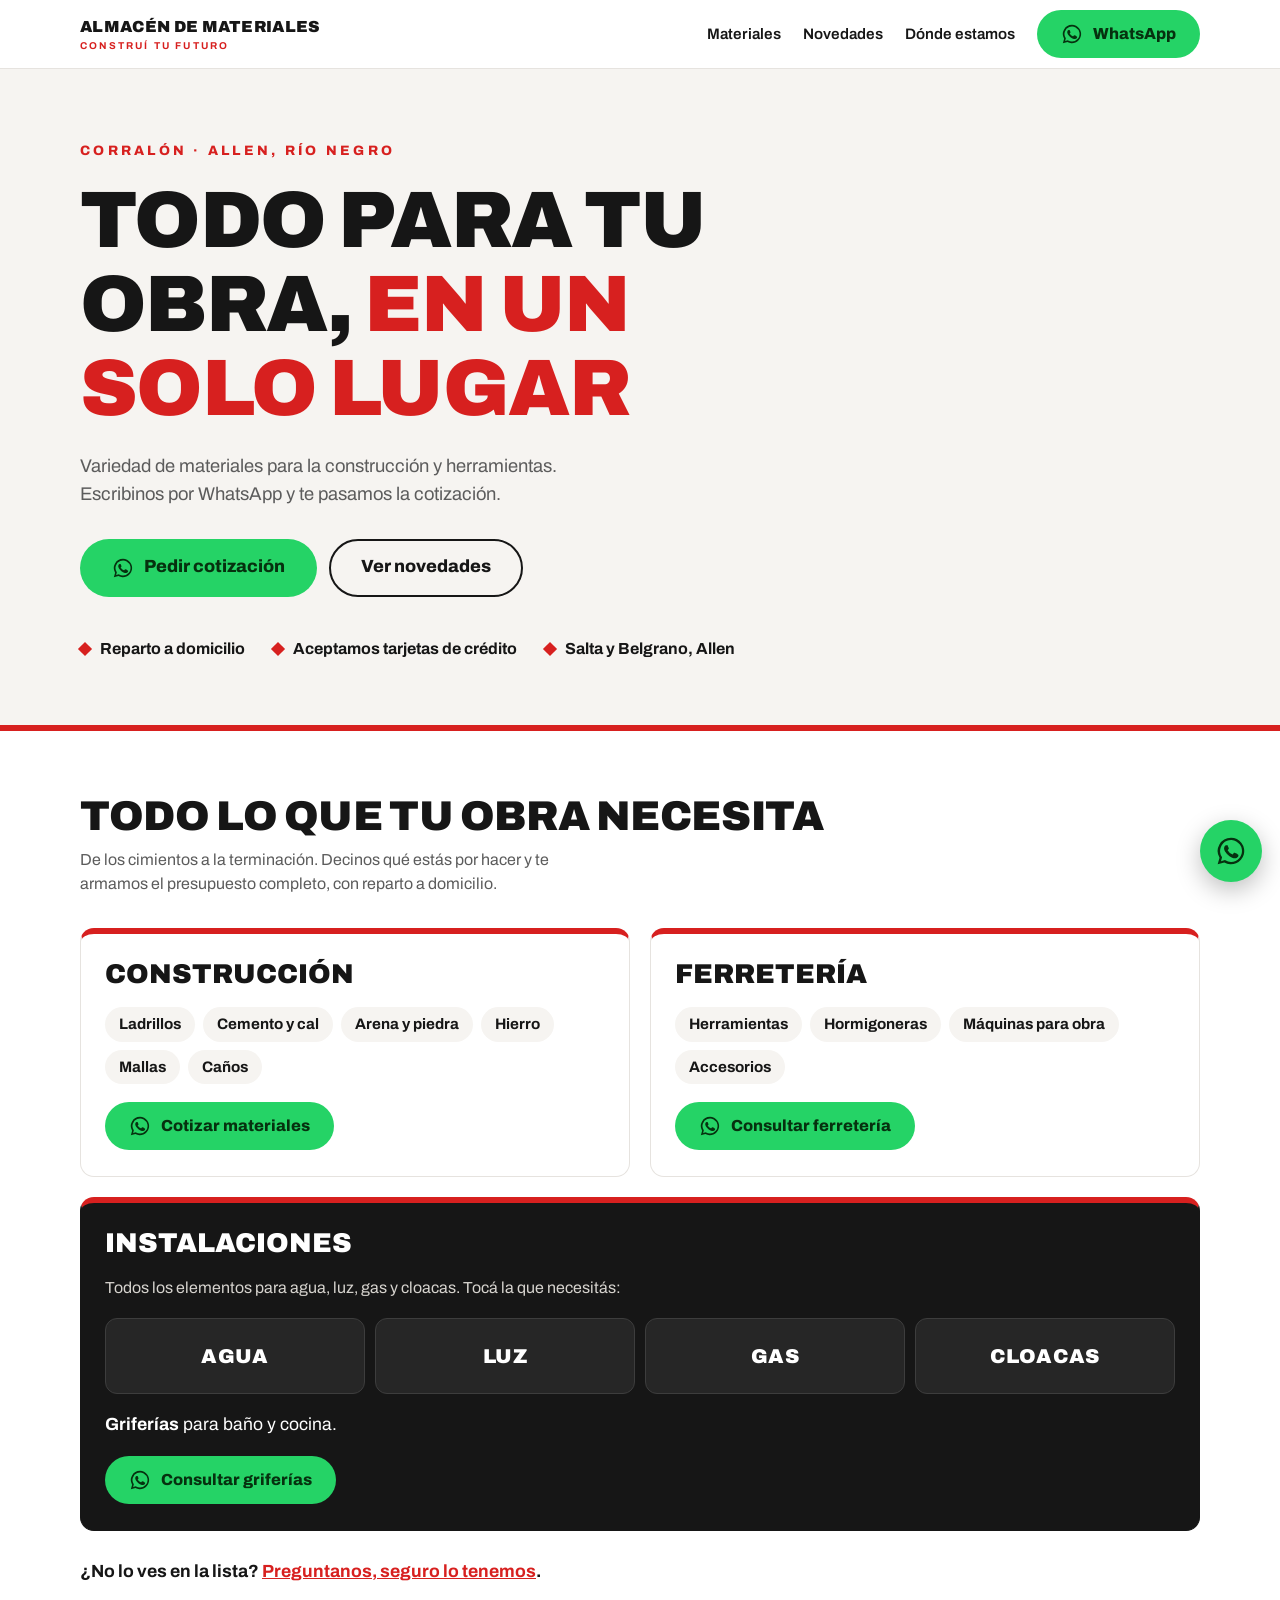
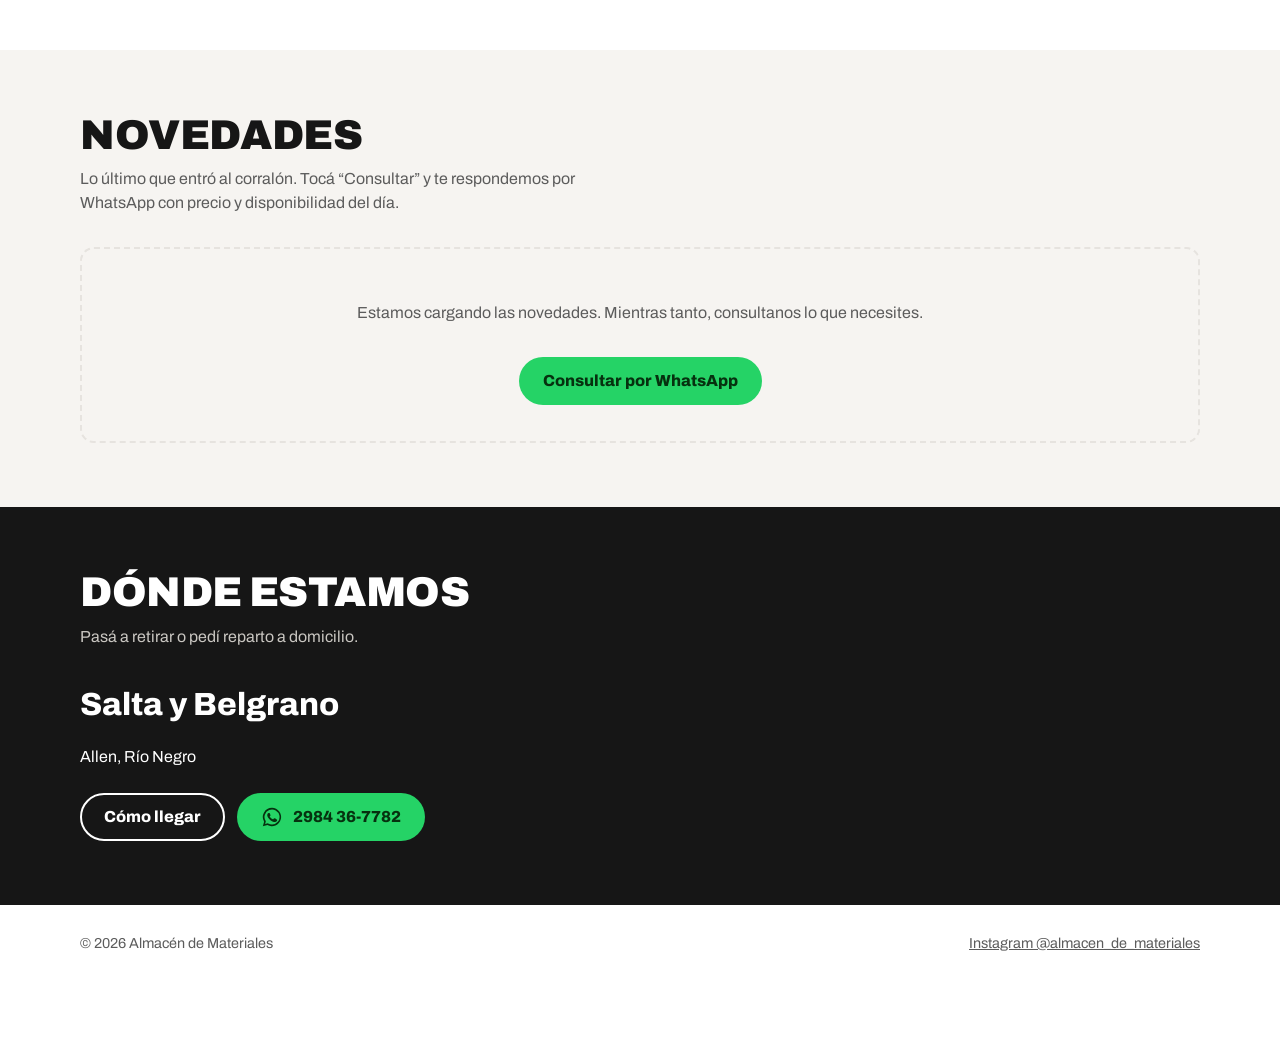
==== index.html @ d12c6405 "Sitio de Almacén de Materiales: landing, panel y SQL de Supabase Co-Authored-By: Claude Fable 5.2 <n" ====
<!doctype html>
<html lang="es-AR">
<head>
  <meta charset="utf-8">
  <meta name="viewport" content="width=device-width, initial-scale=1">
  <title>Almacén de Materiales · Corralón en Allen, Río Negro</title>
  <meta name="description" content="Corralón de materiales para la construcción en Allen, Río Negro. Reparto a domicilio y tarjetas de crédito. Pedí tu cotización por WhatsApp.">
  <link rel="preconnect" href="https://fonts.googleapis.com">
  <link rel="preconnect" href="https://fonts.gstatic.com" crossorigin>
  <link href="https://fonts.googleapis.com/css2?family=Archivo:wght@400;600;700;800;900&display=swap" rel="stylesheet">
  <link rel="stylesheet" href="styles.css">
</head>
<body>
  <svg width="0" height="0" style="position:absolute" aria-hidden="true">
    <symbol id="ico-wa" viewBox="0 0 24 24"><path fill="currentColor" d="M12 2a10 10 0 0 0-8.6 15.1L2 22l5-1.3A10 10 0 1 0 12 2Zm0 18.2a8.2 8.2 0 0 1-4.2-1.2l-.3-.2-3 .8.8-2.9-.2-.3A8.2 8.2 0 1 1 12 20.2Zm4.5-6.1c-.2-.1-1.5-.7-1.7-.8-.2-.1-.4-.1-.6.1l-.8 1c-.1.2-.3.2-.5.1a6.700 6.700 0 0 1-3.300-2.900c-.3-.4.3-.4.7-1.300.1-.2 0-.3 0-.5l-.8-1.800c-.2-.5-.4-.4-.6-.4h-.5a1 1 0 0 0-.7.3 2.900 2.900 0 0 0-.9 2.200c0 1.300.9 2.500 1.100 2.700.1.200 1.900 2.900 4.600 4 1.700.7 2.400.8 3.200.6.5-.1 1.500-.6 1.700-1.200.2-.600.2-1.100.2-1.200-.1-.100-.3-.200-.500-.300Z"/></symbol>
  </svg>

  <header class="cabecera">
    <div class="contenedor">
      <a class="marca" href="#inicio">
        <img src="logo.png" alt="" onerror="this.remove()">
        <span>Almacén de Materiales<small>Construí tu futuro</small></span>
      </a>
      <nav class="nav" aria-label="Principal">
        <a href="#materiales">Materiales</a>
        <a href="#novedades">Novedades</a>
        <a href="#ubicacion">Dónde estamos</a>
        <a class="btn btn-wa" data-wa href="https://wa.me/5492984367782"><svg aria-hidden="true"><use href="#ico-wa"/></svg>WhatsApp</a>
      </nav>
    </div>
  </header>

  <main id="inicio">
    <section class="portada">
      <div class="contenedor">
        <p class="lema">Corralón · Allen, Río Negro</p>
        <h1>Todo para tu obra, <em>en un solo lugar</em></h1>
        <p class="bajada">Variedad de materiales para la construcción y herramientas. Escribinos por WhatsApp y te pasamos la cotización.</p>
        <div class="acciones">
          <a class="btn btn-wa btn-grande" data-wa data-texto="Hola! Quiero pedir una cotización." href="https://wa.me/5492984367782"><svg aria-hidden="true"><use href="#ico-wa"/></svg>Pedir cotización</a>
          <a class="btn btn-linea btn-grande" href="#novedades">Ver novedades</a>
        </div>
        <ul class="datos">
          <li>Reparto a domicilio</li>
          <li>Aceptamos tarjetas de crédito</li>
          <li>Salta y Belgrano, Allen</li>
        </ul>
      </div>
    </section>

    <section class="seccion" id="materiales">
      <div class="contenedor">
        <h2>Todo lo que tu obra necesita</h2>
        <p class="intro">De los cimientos a la terminación. Decinos qué estás por hacer y te armamos el presupuesto completo, con reparto a domicilio.</p>
        <div class="rubros">
          <article class="rubro">
            <h3>Construcción</h3>
            <ul>
              <li>Ladrillos</li><li>Cemento y cal</li><li>Arena y piedra</li><li>Hierro</li><li>Mallas</li><li>Caños</li>
            </ul>
            <a class="btn btn-wa" data-wa data-texto="Hola! Necesito materiales de construcción. Les paso la lista:" href="https://wa.me/5492984367782"><svg aria-hidden="true"><use href="#ico-wa"/></svg>Cotizar materiales</a>
          </article>
          <article class="rubro">
            <h3>Ferretería</h3>
            <ul>
              <li>Herramientas</li><li>Hormigoneras</li><li>Máquinas para obra</li><li>Accesorios</li>
            </ul>
            <a class="btn btn-wa" data-wa data-texto="Hola! Quiero consultar por ferretería y herramientas:" href="https://wa.me/5492984367782"><svg aria-hidden="true"><use href="#ico-wa"/></svg>Consultar ferretería</a>
          </article>
          <article class="rubro rubro-instalaciones">
            <h3>Instalaciones</h3>
            <p>Todos los elementos para agua, luz, gas y cloacas. Tocá la que necesitás:</p>
            <div class="servicios">
              <a data-wa data-texto="Hola! Necesito materiales para instalación de agua:" href="https://wa.me/5492984367782">Agua</a>
              <a data-wa data-texto="Hola! Necesito materiales para instalación de luz:" href="https://wa.me/5492984367782">Luz</a>
              <a data-wa data-texto="Hola! Necesito materiales para instalación de gas:" href="https://wa.me/5492984367782">Gas</a>
              <a data-wa data-texto="Hola! Necesito materiales para cloacas:" href="https://wa.me/5492984367782">Cloacas</a>
            </div>
            <p class="griferias"><strong>Griferías</strong> para baño y cocina.</p>
            <a class="btn btn-wa" data-wa data-texto="Hola! Quiero consultar por griferías:" href="https://wa.me/5492984367782"><svg aria-hidden="true"><use href="#ico-wa"/></svg>Consultar griferías</a>
          </article>
        </div>
        <p class="llamado">¿No lo ves en la lista? <a data-wa data-texto="Hola! Estoy buscando:" href="https://wa.me/5492984367782">Preguntanos, seguro lo tenemos</a>.</p>
      </div>
    </section>

    <section class="seccion seccion-gris" id="novedades">
      <div class="contenedor">
        <h2>Novedades</h2>
        <p class="intro">Lo último que entró al corralón. Tocá “Consultar” y te respondemos por WhatsApp con precio y disponibilidad del día.</p>
        <div class="grilla" id="grilla" aria-live="polite"></div>
      </div>
    </section>

    <section class="seccion ubicacion" id="ubicacion">
      <div class="contenedor">
        <h2>Dónde estamos</h2>
        <p class="intro">Pasá a retirar o pedí reparto a domicilio.</p>
        <p class="direccion">Salta y Belgrano</p>
        <p>Allen, Río Negro</p>
        <div class="acciones" style="margin-top:24px">
          <a class="btn btn-linea" target="_blank" rel="noopener" href="https://www.google.com/maps/search/?api=1&query=Salta+y+Belgrano%2C+Allen%2C+R%C3%ADo+Negro">Cómo llegar</a>
          <a class="btn btn-wa" data-wa href="https://wa.me/5492984367782"><svg aria-hidden="true"><use href="#ico-wa"/></svg>2984 36-7782</a>
        </div>
      </div>
    </section>
  </main>

  <footer class="pie-sitio">
    <div class="contenedor">
      <span>© <span id="anio"></span> Almacén de Materiales</span>
      <a href="https://www.instagram.com/almacen_de_materiales/" target="_blank" rel="noopener">Instagram @almacen_de_materiales</a>
    </div>
  </footer>

  <a class="flotante" data-wa href="https://wa.me/5492984367782" aria-label="Escribir por WhatsApp"><svg aria-hidden="true"><use href="#ico-wa"/></svg></a>

  <script src="config.js"></script>
  <script>
    const S = window.SITIO;
    document.getElementById('anio').textContent = new Date().getFullYear();
    document.querySelectorAll('[data-wa]').forEach(a => { a.href = linkWhatsApp(a.dataset.texto); a.target = '_blank'; a.rel = 'noopener'; });

    const grilla = document.getElementById('grilla');

    function vacio() {
      const d = document.createElement('div');
      d.className = 'vacio';
      d.style.gridColumn = '1 / -1';
      d.innerHTML = '<p>Estamos cargando las novedades. Mientras tanto, consultanos lo que necesites.</p>';
      const a = document.createElement('a');
      a.className = 'btn btn-wa'; a.target = '_blank'; a.rel = 'noopener';
      a.href = linkWhatsApp('Hola! Quiero hacer una consulta.');
      a.textContent = 'Consultar por WhatsApp';
      d.appendChild(a);
      grilla.replaceChildren(d);
    }

    function tarjeta(p) {
      const art = document.createElement('article');
      art.className = 'tarjeta';
      const img = document.createElement('img');
      img.loading = 'lazy';
      img.alt = p.titulo;
      img.src = `${S.SUPABASE_URL}/storage/v1/object/public/${S.BUCKET}/${p.imagen_path}`;
      const pie = document.createElement('div'); pie.className = 'pie';
      const h = document.createElement('h3'); h.textContent = p.titulo;
      const f = document.createElement('p'); f.className = 'fecha';
      f.textContent = 'Publicado el ' + new Date(p.created_at).toLocaleDateString('es-AR', { day: 'numeric', month: 'long', year: 'numeric' });
      const a = document.createElement('a');
      a.className = 'btn btn-wa'; a.target = '_blank'; a.rel = 'noopener';
      a.href = linkWhatsApp('Hola! Quiero consultar por: ' + p.titulo);
      a.textContent = 'Consultar';
      pie.append(h, f, a);
      art.append(img, pie);
      return art;
    }

    async function cargar() {
      if (!S.SUPABASE_ANON_KEY) return vacio();
      try {
        const r = await fetch(`${S.SUPABASE_URL}/rest/v1/publicaciones?select=id,titulo,imagen_path,created_at&order=created_at.desc&limit=60`, {
          headers: { apikey: S.SUPABASE_ANON_KEY, Authorization: 'Bearer ' + S.SUPABASE_ANON_KEY },
        });
        if (!r.ok) throw new Error(r.status);
        const filas = await r.json();
        if (!filas.length) return vacio();
        grilla.replaceChildren(...filas.map(tarjeta));
      } catch (e) {
        console.error('No se pudieron cargar las novedades', e);
        vacio();
      }
    }
    cargar();
  </script>
</body>
</html>
---- styles.css ----
:root {
  --rojo: #d7201f;
  --rojo-osc: #b01716;
  --negro: #161616;
  --gris: #5c5c5c;
  --linea: #e6e3df;
  --fondo: #ffffff;
  --fondo-2: #f6f4f1;
  --wa: #25d366;
  --radio: 14px;
}

* { box-sizing: border-box; }
[hidden] { display: none !important; }
html { scroll-behavior: smooth; }
body {
  margin: 0;
  font-family: 'Archivo', system-ui, sans-serif;
  color: var(--negro);
  background: var(--fondo);
  line-height: 1.5;
  -webkit-font-smoothing: antialiased;
}
img { max-width: 100%; display: block; }
a { color: inherit; }
h1, h2, h3 { line-height: 1.05; margin: 0; text-wrap: balance; }
.contenedor { width: min(1120px, 100% - 32px); margin-inline: auto; }

/* Botones */
.btn {
  display: inline-flex; align-items: center; justify-content: center; gap: 10px;
  min-height: 48px; padding: 0 22px; border-radius: 999px; border: 2px solid transparent;
  font: inherit; font-weight: 800; text-decoration: none; cursor: pointer;
  transition: transform .12s ease, background .12s ease;
}
.btn:hover { transform: translateY(-1px); }
.btn:focus-visible, a:focus-visible, input:focus-visible, textarea:focus-visible, select:focus-visible {
  outline: 3px solid var(--negro); outline-offset: 2px;
}
.btn-wa { background: var(--wa); color: #06310f; }
.btn-wa:hover { background: #1fc25c; }
.btn-rojo { background: var(--rojo); color: #fff; }
.btn-rojo:hover { background: var(--rojo-osc); }
.btn-linea { background: transparent; border-color: var(--negro); color: var(--negro); }
.btn-grande { min-height: 58px; padding: 0 30px; font-size: 1.1rem; }
.btn[disabled] { opacity: .5; cursor: not-allowed; transform: none; }
.btn svg { width: 22px; height: 22px; flex: none; }

/* Encabezado */
.cabecera {
  position: sticky; top: 0; z-index: 20; background: rgba(255,255,255,.94);
  backdrop-filter: blur(8px); border-bottom: 1px solid var(--linea);
}
.cabecera .contenedor { display: flex; align-items: center; justify-content: space-between; gap: 16px; height: 68px; }
.marca { display: flex; align-items: center; gap: 12px; text-decoration: none; font-weight: 900; letter-spacing: .02em; text-transform: uppercase; }
.marca img { height: 42px; width: auto; }
.marca small { display: block; font-size: .62rem; font-weight: 700; color: var(--rojo); letter-spacing: .22em; }
.nav { display: flex; align-items: center; gap: 22px; }
.nav a:not(.btn) { text-decoration: none; font-weight: 600; font-size: .95rem; }
.nav a:not(.btn):hover { color: var(--rojo); }

/* Portada */
.portada { padding: 72px 0 64px; border-bottom: 6px solid var(--rojo); background: var(--fondo-2); }
.portada .lema { color: var(--rojo); font-weight: 800; letter-spacing: .24em; text-transform: uppercase; font-size: .85rem; margin: 0 0 18px; }
.portada h1 { font-size: clamp(2.5rem, 7vw, 5rem); font-weight: 900; text-transform: uppercase; letter-spacing: -.02em; max-width: 14ch; }
.portada h1 em { font-style: normal; color: var(--rojo); }
.portada p.bajada { font-size: 1.15rem; color: var(--gris); max-width: 46ch; margin: 22px 0 30px; }
.acciones { display: flex; flex-wrap: wrap; gap: 12px; }
.datos { display: flex; flex-wrap: wrap; gap: 10px 28px; list-style: none; padding: 0; margin: 40px 0 0; font-weight: 700; }
.datos li { display: flex; align-items: center; gap: 10px; }
.datos li::before { content: ''; width: 10px; height: 10px; background: var(--rojo); transform: rotate(45deg); flex: none; }

/* Secciones */
.seccion { padding: 64px 0; }
.seccion h2 { font-size: clamp(1.8rem, 4vw, 2.6rem); font-weight: 900; text-transform: uppercase; letter-spacing: -.01em; }
.seccion .intro { color: var(--gris); margin: 10px 0 32px; max-width: 56ch; }

.grilla { display: grid; grid-template-columns: repeat(auto-fill, minmax(250px, 1fr)); gap: 20px; }
.tarjeta { border: 1px solid var(--linea); border-radius: var(--radio); overflow: hidden; background: #fff; display: flex; flex-direction: column; }
.tarjeta img { width: 100%; aspect-ratio: 4 / 5; object-fit: cover; background: var(--fondo-2); }
.tarjeta .pie { padding: 14px 16px 16px; display: flex; flex-direction: column; gap: 10px; flex: 1; }
.tarjeta h3 { font-size: 1.05rem; font-weight: 800; }
.tarjeta .fecha { font-size: .8rem; color: var(--gris); margin: 0; }
.tarjeta .btn { margin-top: auto; width: 100%; }
.vacio { border: 2px dashed var(--linea); border-radius: var(--radio); padding: 36px 24px; text-align: center; color: var(--gris); }
.vacio .btn { margin-top: 16px; }

.seccion-gris { background: var(--fondo-2); }
.rubros { display: grid; grid-template-columns: repeat(2, 1fr); gap: 20px; }
.rubro { border: 1px solid var(--linea); border-top: 6px solid var(--rojo); border-radius: var(--radio); padding: 26px 24px; display: flex; flex-direction: column; gap: 18px; }
.rubro h3 { font-size: 1.7rem; font-weight: 900; text-transform: uppercase; }
.rubro ul { list-style: none; padding: 0; margin: 0; display: flex; flex-wrap: wrap; gap: 8px; }
.rubro li { background: var(--fondo-2); border-radius: 999px; padding: 6px 14px; font-weight: 700; font-size: .95rem; }
.rubro .btn { margin-top: auto; align-self: flex-start; }
.rubro-instalaciones { grid-column: 1 / -1; background: var(--negro); color: #fff; border-color: var(--negro); border-top-color: var(--rojo); }
.rubro-instalaciones p { margin: 0; color: #d6d3ce; }
.rubro-instalaciones .griferias { font-size: 1.1rem; color: #fff; }
.servicios { display: grid; grid-template-columns: repeat(4, 1fr); gap: 10px; }
.servicios a {
  display: flex; align-items: center; justify-content: center; min-height: 76px; padding: 0 8px;
  border-radius: 12px; background: #262626; border: 1px solid #3d3d3d; color: #fff;
  font-weight: 900; font-size: 1.25rem; text-transform: uppercase; letter-spacing: .02em; text-decoration: none;
  transition: background .12s ease;
}
.servicios a:hover { background: var(--rojo); border-color: var(--rojo); }
.servicios a:focus-visible { outline-color: #fff; }
@media (max-width: 640px) {
  .rubros { grid-template-columns: 1fr; }
  .rubro { padding: 22px 18px; }
  .rubro .btn { align-self: stretch; }
  .servicios { grid-template-columns: repeat(2, 1fr); }
}
.llamado { margin: 28px 0 0; font-size: 1.1rem; font-weight: 700; }
.llamado a { color: var(--rojo); }

.ubicacion { background: var(--negro); color: #fff; }
.ubicacion .intro { color: #c9c6c1; }
.ubicacion .direccion { font-size: clamp(1.4rem, 3vw, 2rem); font-weight: 800; margin: 0 0 6px; }
.ubicacion .btn-linea { border-color: #fff; color: #fff; }

.pie-sitio { padding: 28px 0 96px;font-size: .9rem; color: var(--gris); }
.pie-sitio .contenedor { display: flex; flex-wrap: wrap; justify-content: space-between; gap: 10px; }

/* Botón flotante de WhatsApp */
.flotante {
  position: fixed; right: 18px; bottom: 18px; z-index: 30; width: 62px; height: 62px; border-radius: 50%;
  background: var(--wa); color: #06310f; display: grid; place-items: center;
  box-shadow: 0 8px 24px rgba(0,0,0,.25); transition: transform .12s ease;
}
.flotante:hover { transform: scale(1.06); }
.flotante svg { width: 32px; height: 32px; }

@media (max-width: 640px) {
  .nav a:not(.btn) { display: none; }
  .marca span { font-size: .85rem; }
  .portada { padding: 48px 0; }
  .acciones .btn { width: 100%; }
}
@media (prefers-reduced-motion: reduce) { * { transition: none !important; scroll-behavior: auto !important; } }

/* ---------- Panel de administración ---------- */
.admin { background: var(--fondo-2); min-height: 100vh; }
.admin main { padding: 28px 0 64px; }
.caja { background: #fff; border: 1px solid var(--linea); border-radius: var(--radio); padding: 22px; }
.caja h2 { font-size: 1.25rem; font-weight: 900; text-transform: uppercase; margin-bottom: 16px; }
.ingreso { max-width: 400px; margin: 48px auto; }
.campo { display: flex; flex-direction: column; gap: 6px; margin-bottom: 14px; }
.campo label { font-weight: 700; font-size: .9rem; }
.campo small { color: var(--gris); }
.campo input, .campo textarea, .campo select {
  font: inherit; padding: 11px 12px; border: 1.5px solid #cfcbc5; border-radius: 10px; background: #fff; width: 100%;
}
.campo textarea { min-height: 96px; resize: vertical; }
.fila { display: grid; grid-template-columns: 1fr 1fr; gap: 12px; }
.editor { display: grid; grid-template-columns: minmax(0, 1fr) minmax(0, 420px); gap: 20px; align-items: start; }
.vista { position: sticky; top: 88px; }
.vista canvas { width: 100%; height: auto; border-radius: 10px; border: 1px solid var(--linea); cursor: grab; touch-action: none; background: #fff; }
.vista canvas:active { cursor: grabbing; }
.vista .ayuda { font-size: .85rem; color: var(--gris); margin: 8px 0 14px; }
.vista .acciones .btn { flex: 1; }
.aviso { padding: 12px 14px; border-radius: 10px; font-weight: 600; margin: 0 0 16px; }
.aviso.error { background: #fde8e7; color: #8f1211; }
.aviso.ok { background: #e3f6e9; color: #14532d; }
.aviso.info { background: #fff4d6; color: #6b4a00; }
.aviso:empty { display: none; }
.publicadas { margin-top: 20px; }
.publicadas .grilla { grid-template-columns: repeat(auto-fill, minmax(170px, 1fr)); }
.publicadas .tarjeta h3 { font-size: .95rem; }
@media (max-width: 860px) {
  .editor { grid-template-columns: 1fr; }
  .vista { position: static; order: -1; }
  .fila { grid-template-columns: 1fr; }
}
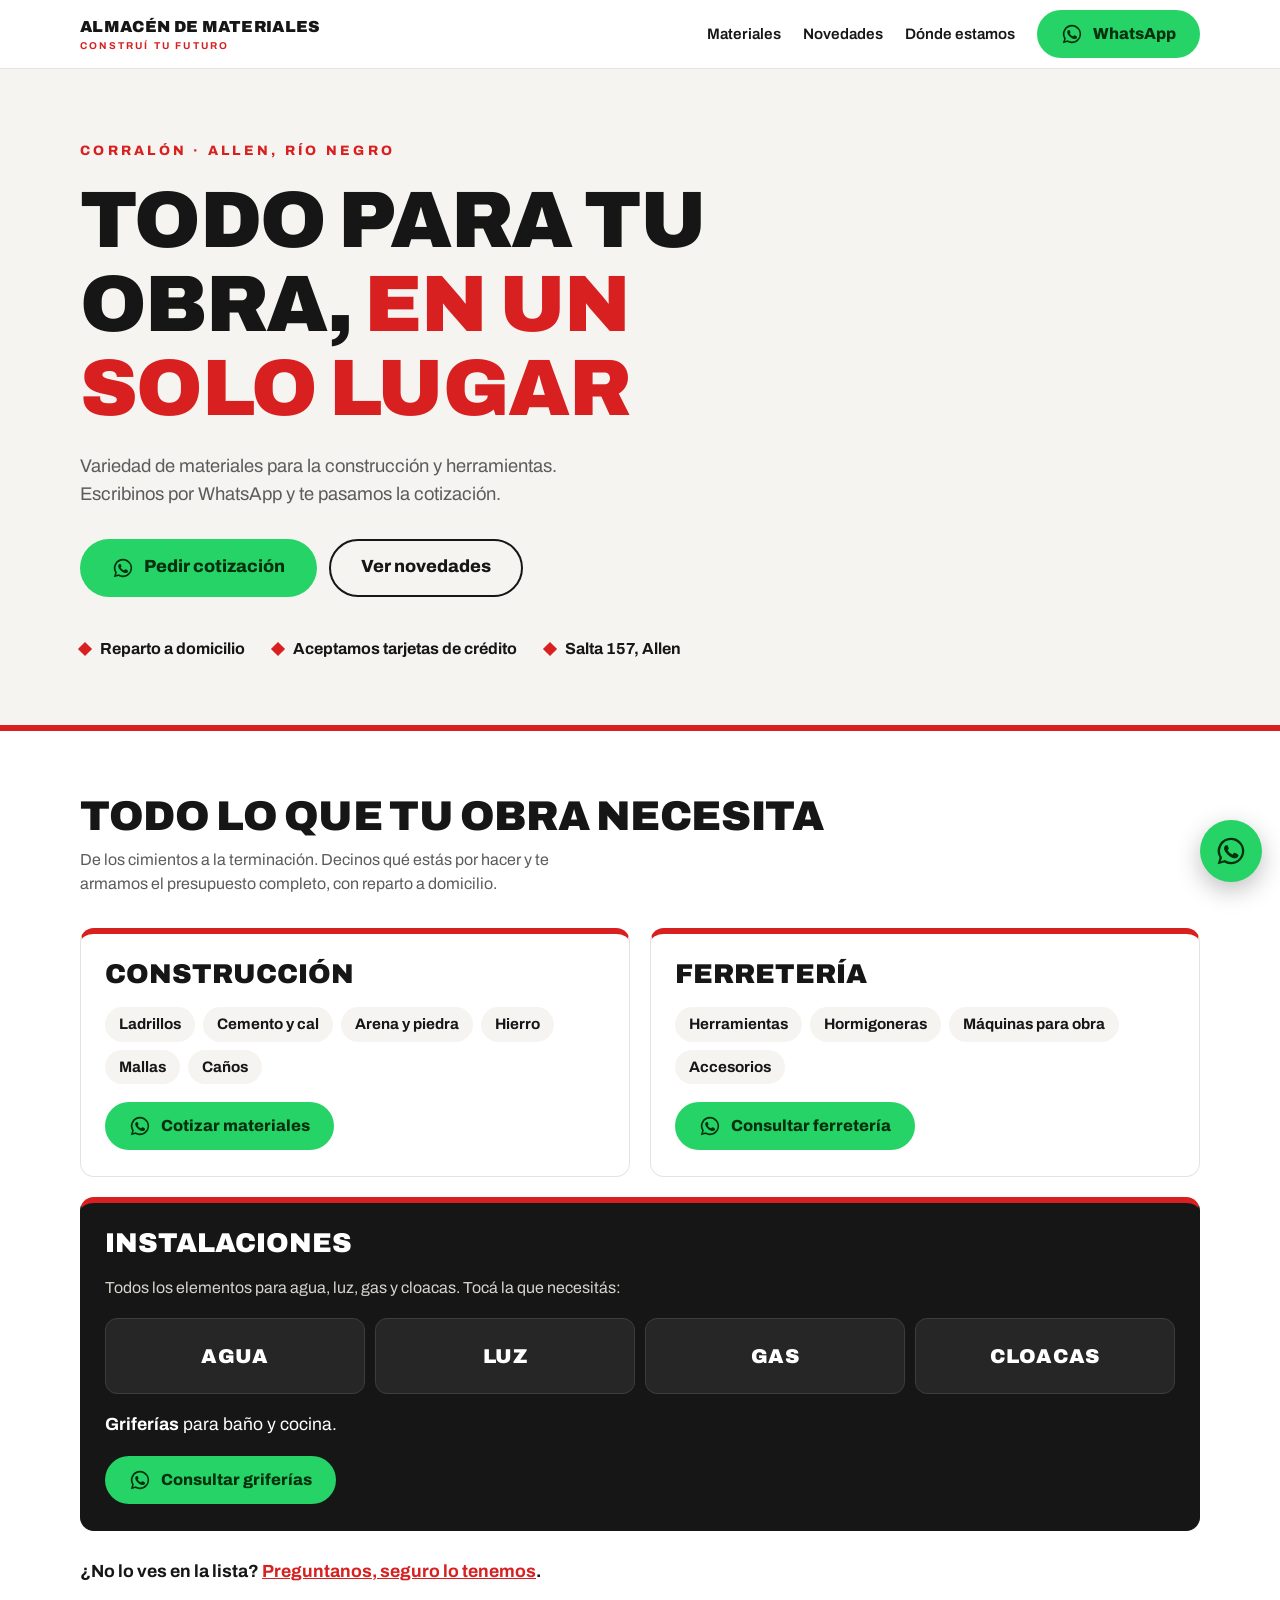
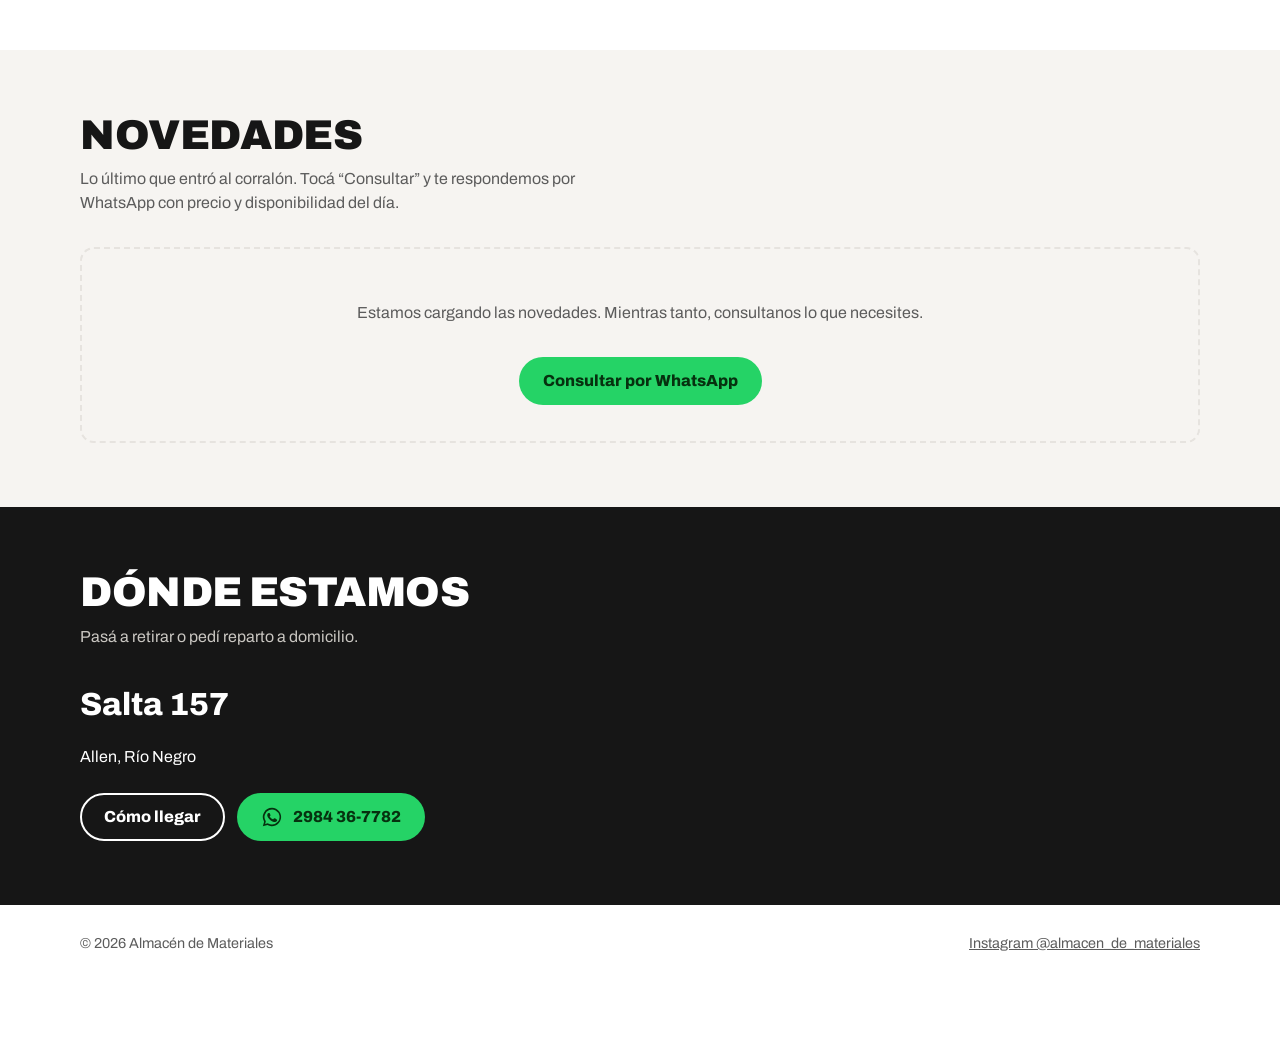
==== commit 546f9bb5: "Dirección: Salta 157 Co-Authored-By: Claude Fable 5.2 <noreply@anthropic.com>" ====
--- a/index.html
+++ b/index.html
@@ -43,7 +43,7 @@
         <ul class="datos">
           <li>Reparto a domicilio</li>
           <li>Aceptamos tarjetas de crédito</li>
-          <li>Salta y Belgrano, Allen</li>
+          <li>Salta 157, Allen</li>
         </ul>
       </div>
     </section>
@@ -96,10 +96,10 @@
       <div class="contenedor">
         <h2>Dónde estamos</h2>
         <p class="intro">Pasá a retirar o pedí reparto a domicilio.</p>
-        <p class="direccion">Salta y Belgrano</p>
+        <p class="direccion">Salta 157</p>
         <p>Allen, Río Negro</p>
         <div class="acciones" style="margin-top:24px">
-          <a class="btn btn-linea" target="_blank" rel="noopener" href="https://www.google.com/maps/search/?api=1&query=Salta+y+Belgrano%2C+Allen%2C+R%C3%ADo+Negro">Cómo llegar</a>
+          <a class="btn btn-linea" target="_blank" rel="noopener" href="https://www.google.com/maps/search/?api=1&query=Salta+157%2C+Allen%2C+R%C3%ADo+Negro">Cómo llegar</a>
           <a class="btn btn-wa" data-wa href="https://wa.me/5492984367782"><svg aria-hidden="true"><use href="#ico-wa"/></svg>2984 36-7782</a>
         </div>
       </div>
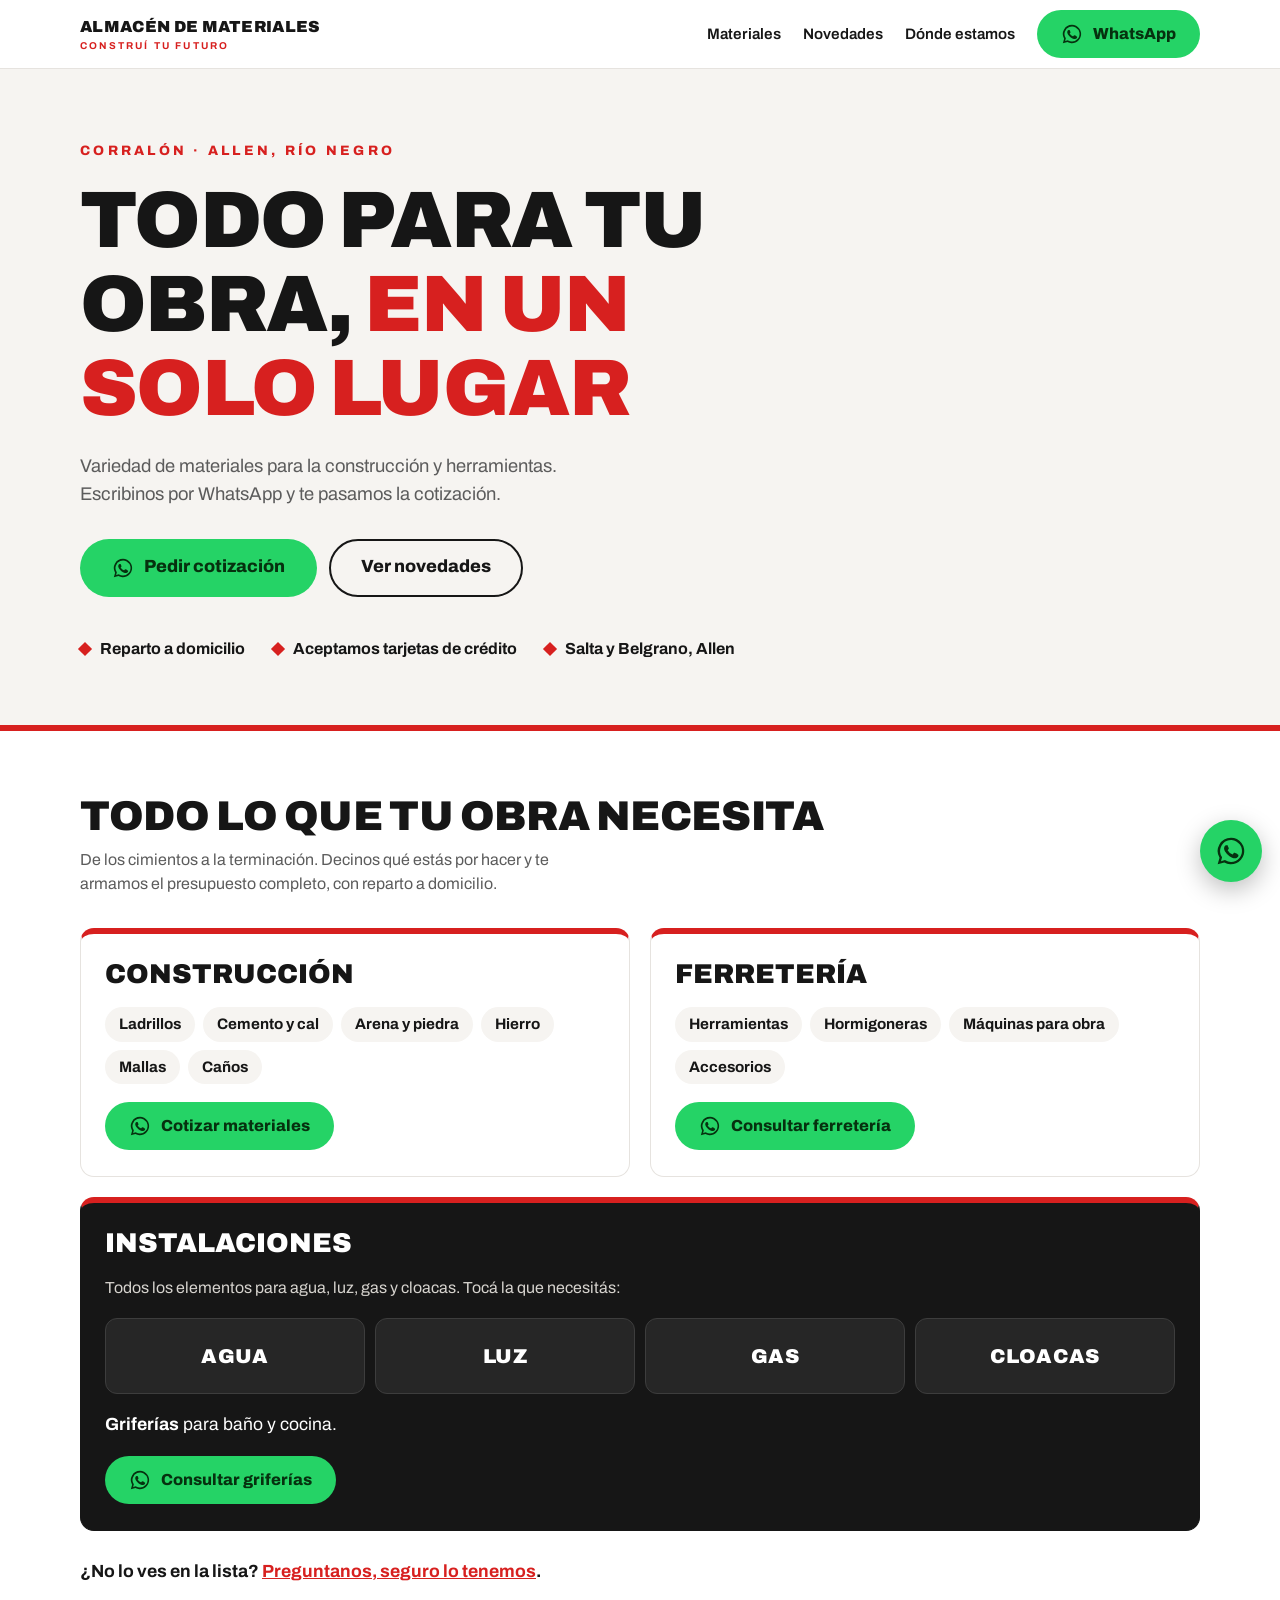
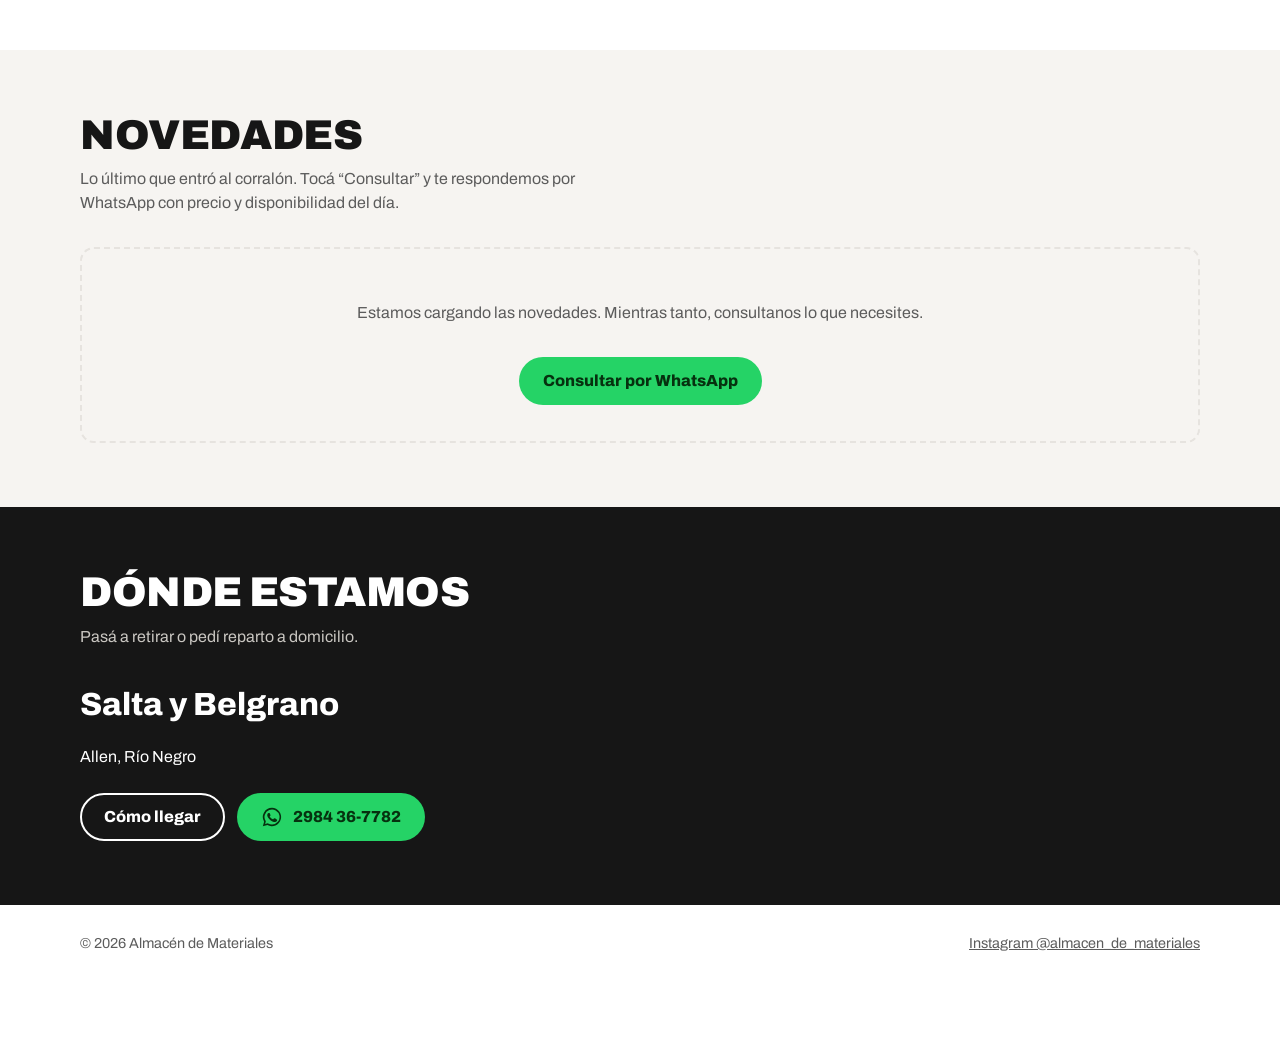
==== commit 83bd4842: "Revert "Dirección: Salta 157" This reverts commit 546f9bb58f31b081fe5d07d17f297e09361c9eb4." ====
--- a/index.html
+++ b/index.html
@@ -43,7 +43,7 @@
         <ul class="datos">
           <li>Reparto a domicilio</li>
           <li>Aceptamos tarjetas de crédito</li>
-          <li>Salta 157, Allen</li>
+          <li>Salta y Belgrano, Allen</li>
         </ul>
       </div>
     </section>
@@ -96,10 +96,10 @@
       <div class="contenedor">
         <h2>Dónde estamos</h2>
         <p class="intro">Pasá a retirar o pedí reparto a domicilio.</p>
-        <p class="direccion">Salta 157</p>
+        <p class="direccion">Salta y Belgrano</p>
         <p>Allen, Río Negro</p>
         <div class="acciones" style="margin-top:24px">
-          <a class="btn btn-linea" target="_blank" rel="noopener" href="https://www.google.com/maps/search/?api=1&query=Salta+157%2C+Allen%2C+R%C3%ADo+Negro">Cómo llegar</a>
+          <a class="btn btn-linea" target="_blank" rel="noopener" href="https://www.google.com/maps/search/?api=1&query=Salta+y+Belgrano%2C+Allen%2C+R%C3%ADo+Negro">Cómo llegar</a>
           <a class="btn btn-wa" data-wa href="https://wa.me/5492984367782"><svg aria-hidden="true"><use href="#ico-wa"/></svg>2984 36-7782</a>
         </div>
       </div>
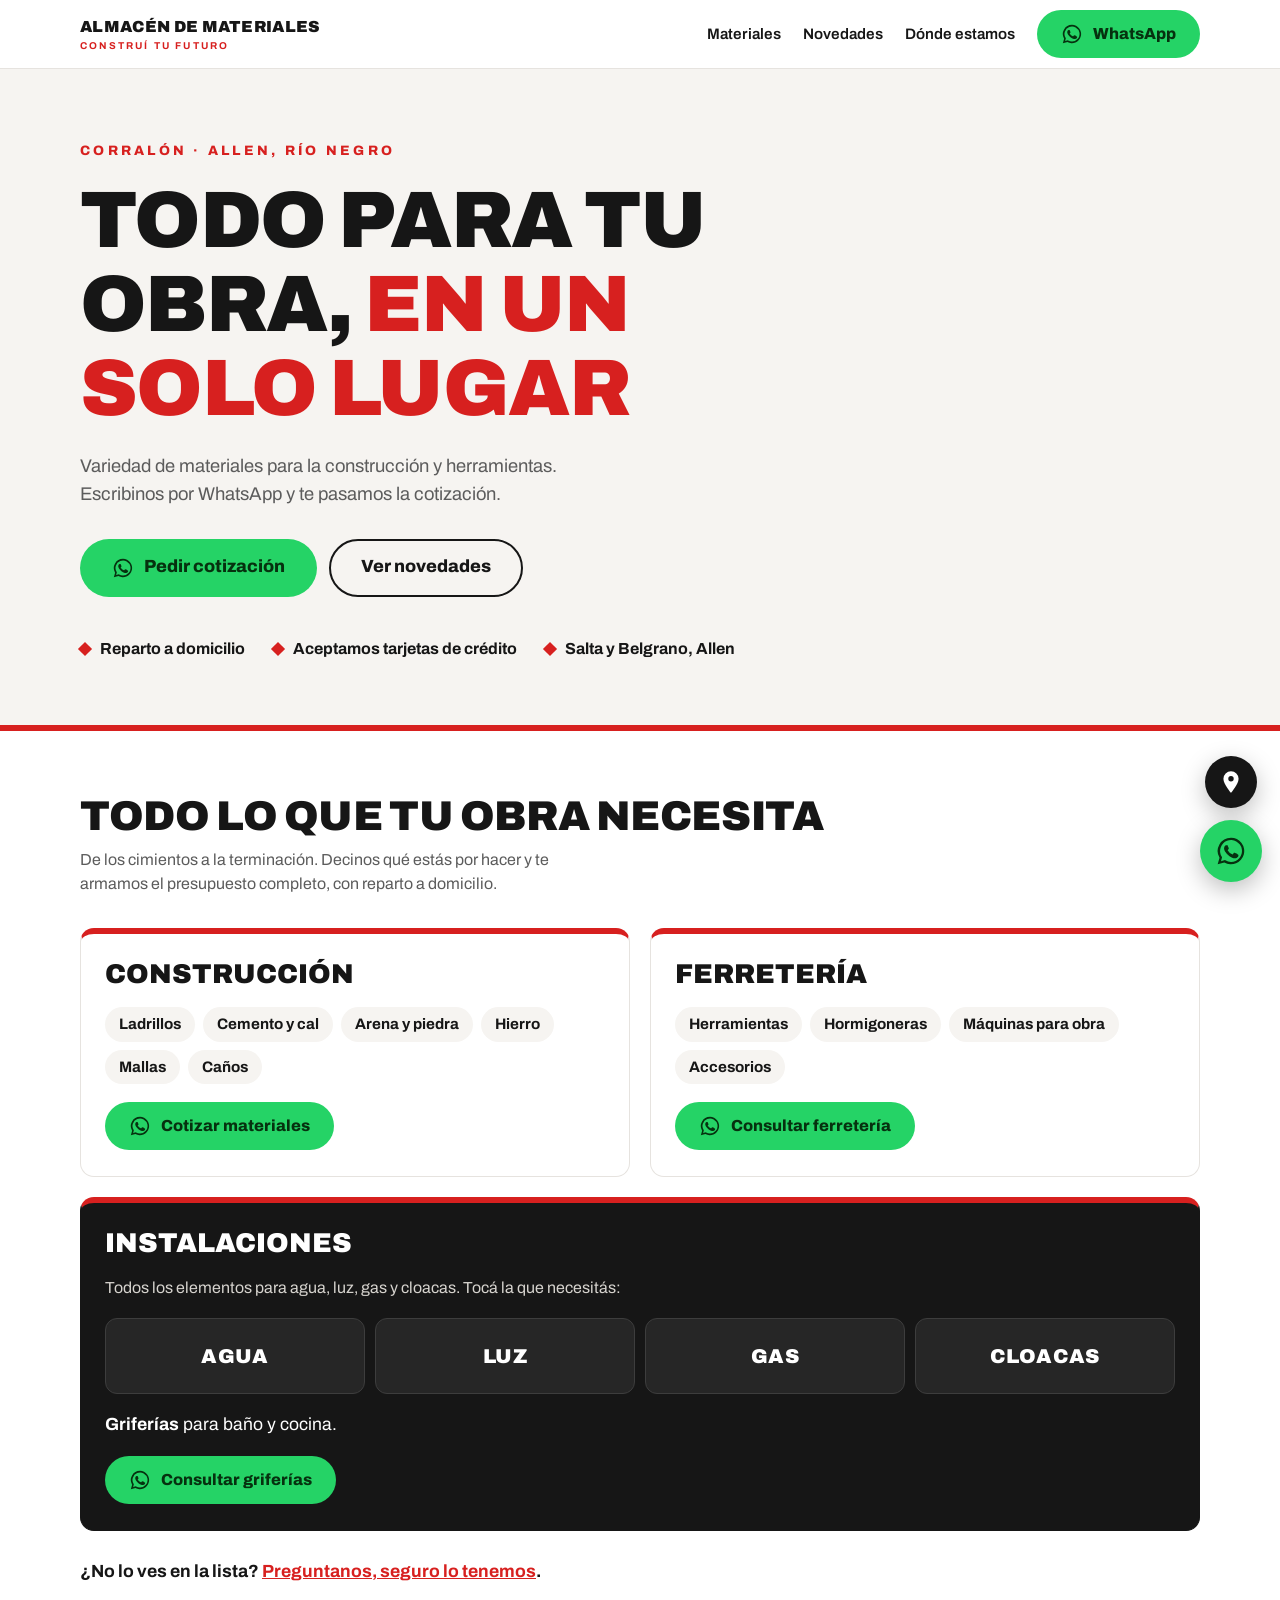
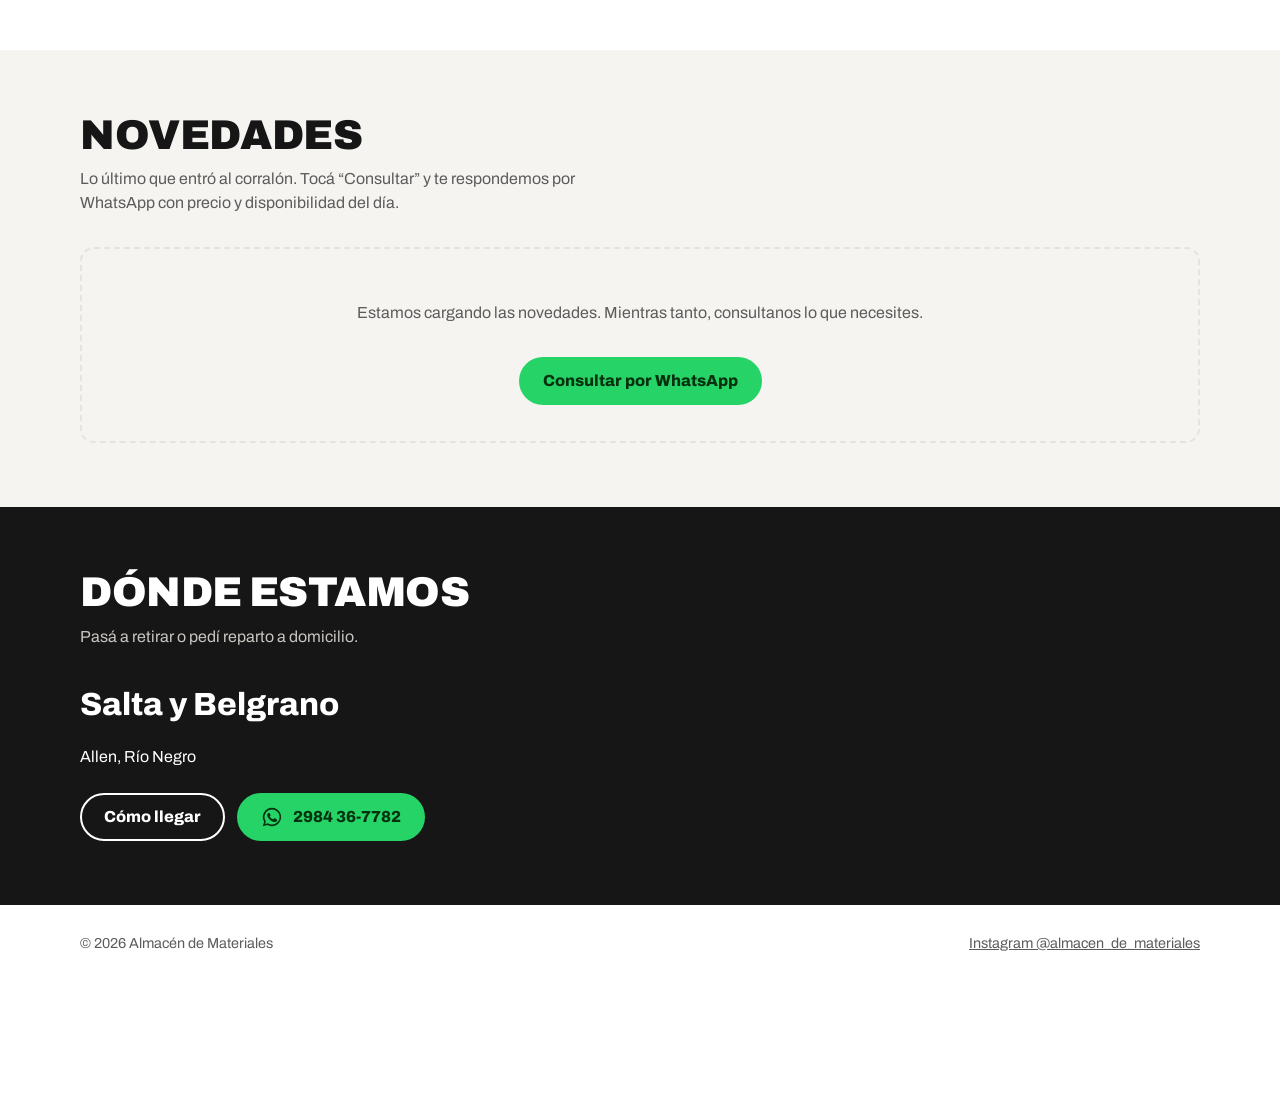
==== commit 923551ae: "Botón flotante Cómo llegar sobre el de WhatsApp Co-Authored-By: Claude Fable 5.2 <noreply@anthropic." ====
--- a/index.html
+++ b/index.html
@@ -113,7 +113,8 @@
     </div>
   </footer>
 
-  <a class="flotante" data-wa href="https://wa.me/5492984367782" aria-label="Escribir por WhatsApp"><svg aria-hidden="true"><use href="#ico-wa"/></svg></a>
+  <a class="flotante flotante-mapa" target="_blank" rel="noopener" href="https://www.google.com/maps/search/?api=1&query=Salta+y+Belgrano%2C+Allen%2C+R%C3%ADo+Negro" aria-label="Cómo llegar" title="Cómo llegar"><svg aria-hidden="true" viewBox="0 0 24 24"><path fill="currentColor" d="M12 2a7 7 0 0 0-7 7c0 5 7 13 7 13s7-8 7-13a7 7 0 0 0-7-7Zm0 9.500A2.500 2.500 0 1 1 12 6.500a2.500 2.500 0 0 1 0 5Z"/></svg></a>
+  <a class="flotante" data-wahref="https://wa.me/5492984367782" aria-label="Escribir por WhatsApp"><svg aria-hidden="true"><use href="#ico-wa"/></svg></a>
 
   <script src="config.js"></script>
   <script>
--- a/styles.css
+++ b/styles.css
@@ -118,7 +118,7 @@
 .ubicacion .direccion { font-size: clamp(1.4rem, 3vw, 2rem); font-weight: 800; margin: 0 0 6px; }
 .ubicacion .btn-linea { border-color: #fff; color: #fff; }
 
-.pie-sitio { padding: 28px 0 96px;font-size: .9rem; color: var(--gris); }
+.pie-sitio { padding: 28px 0 160px;font-size: .9rem; color: var(--gris); }
 .pie-sitio .contenedor { display: flex; flex-wrap: wrap; justify-content: space-between; gap: 10px; }
 
 /* Botón flotante de WhatsApp */
@@ -129,6 +129,9 @@
 }
 .flotante:hover { transform: scale(1.06); }
 .flotante svg { width: 32px; height: 32px; }
+/* "Cómo llegar": más chico y en negro, apilado sobre el de WhatsApp para no competirle */
+.flotante-mapa { bottom: 92px; right: 23px; width: 52px; height: 52px; background: var(--negro); color: #fff; }
+.flotante-mapa svg { width: 26px; height: 26px; }
 
 @media (max-width: 640px) {
   .nav a:not(.btn) { display: none; }
